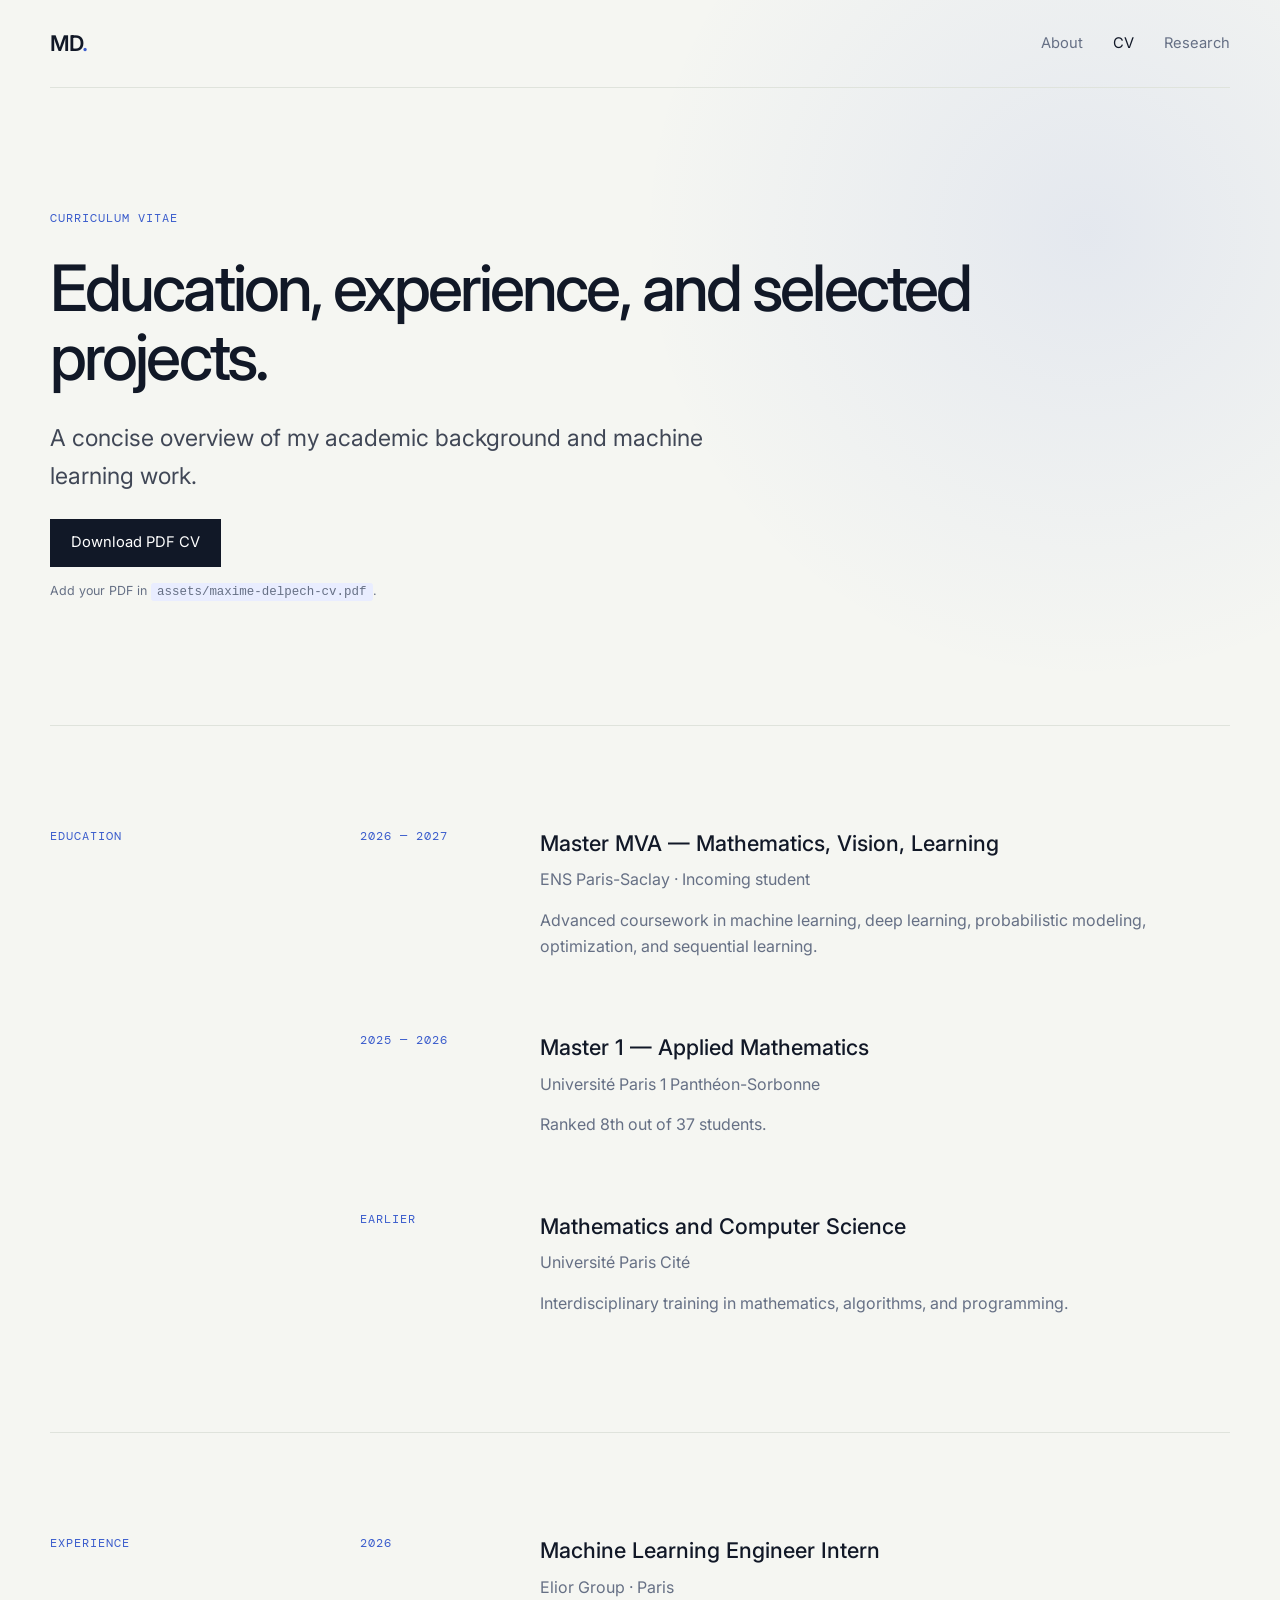
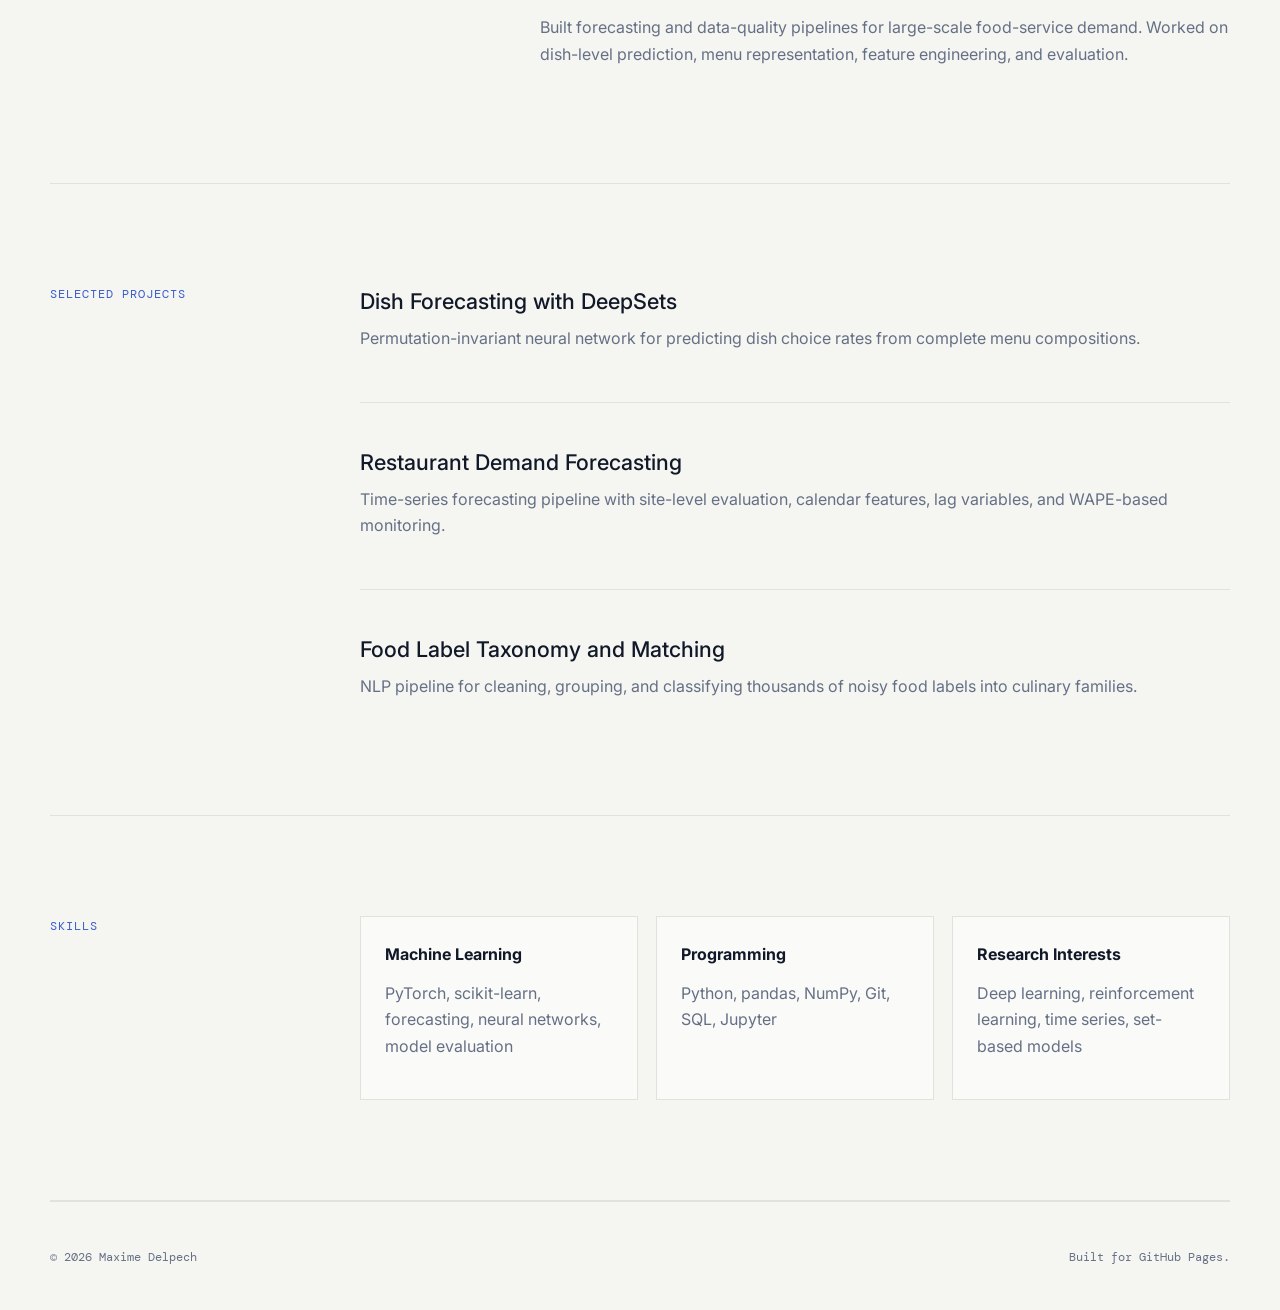
==== cv.html @ 074f368c "add first setup page" ====
<!DOCTYPE html>
<html lang="en">
<head>
  <meta charset="UTF-8">
  <meta name="viewport" content="width=device-width, initial-scale=1.0">
  <meta name="description" content="Curriculum vitae of Maxime Delpech.">
  <title>CV — Maxime Delpech</title>
  <link rel="preconnect" href="https://fonts.googleapis.com">
  <link rel="preconnect" href="https://fonts.gstatic.com" crossorigin>
  <link href="https://fonts.googleapis.com/css2?family=DM+Mono:wght@400;500&family=Inter:wght@400;500;600&display=swap" rel="stylesheet">
  <link rel="stylesheet" href="styles.css">
</head>
<body>
  <header class="site-header">
    <a class="brand" href="index.html">MD<span>.</span></a>
    <nav aria-label="Main navigation">
      <a href="index.html">About</a>
      <a class="active" href="cv.html">CV</a>
      <a href="research.html">Research</a>
    </nav>
  </header>

  <main>
    <section class="page-intro">
      <p class="eyebrow">CURRICULUM VITAE</p>
      <h1>Education, experience, and selected projects.</h1>
      <p class="lead narrow">
        A concise overview of my academic background and machine learning work.
      </p>
      <a class="button primary" href="assets/maxime-delpech-cv.pdf" target="_blank">
        Download PDF CV
      </a>
      <p class="small-note">Add your PDF in <code>assets/maxime-delpech-cv.pdf</code>.</p>
    </section>

    <section class="cv-section">
      <p class="section-label">EDUCATION</p>
      <div class="timeline">
        <article class="timeline-item">
          <div class="timeline-date">2026 — 2027</div>
          <div>
            <h2>Master MVA — Mathematics, Vision, Learning</h2>
            <p class="muted">ENS Paris-Saclay · Incoming student</p>
            <p>
              Advanced coursework in machine learning, deep learning,
              probabilistic modeling, optimization, and sequential learning.
            </p>
          </div>
        </article>
        <article class="timeline-item">
          <div class="timeline-date">2025 — 2026</div>
          <div>
            <h2>Master 1 — Applied Mathematics</h2>
            <p class="muted">Université Paris 1 Panthéon-Sorbonne</p>
            <p>Ranked 8th out of 37 students.</p>
          </div>
        </article>
        <article class="timeline-item">
          <div class="timeline-date">Earlier</div>
          <div>
            <h2>Mathematics and Computer Science</h2>
            <p class="muted">Université Paris Cité</p>
            <p>Interdisciplinary training in mathematics, algorithms, and programming.</p>
          </div>
        </article>
      </div>
    </section>

    <section class="cv-section">
      <p class="section-label">EXPERIENCE</p>
      <div class="timeline">
        <article class="timeline-item">
          <div class="timeline-date">2026</div>
          <div>
            <h2>Machine Learning Engineer Intern</h2>
            <p class="muted">Elior Group · Paris</p>
            <p>
              Built forecasting and data-quality pipelines for large-scale
              food-service demand. Worked on dish-level prediction, menu
              representation, feature engineering, and evaluation.
            </p>
          </div>
        </article>
      </div>
    </section>

    <section class="cv-section">
      <p class="section-label">SELECTED PROJECTS</p>
      <div class="project-list">
        <article>
          <h2>Dish Forecasting with DeepSets</h2>
          <p>
            Permutation-invariant neural network for predicting dish choice
            rates from complete menu compositions.
          </p>
        </article>
        <article>
          <h2>Restaurant Demand Forecasting</h2>
          <p>
            Time-series forecasting pipeline with site-level evaluation,
            calendar features, lag variables, and WAPE-based monitoring.
          </p>
        </article>
        <article>
          <h2>Food Label Taxonomy and Matching</h2>
          <p>
            NLP pipeline for cleaning, grouping, and classifying thousands of
            noisy food labels into culinary families.
          </p>
        </article>
      </div>
    </section>

    <section class="cv-section">
      <p class="section-label">SKILLS</p>
      <div class="skill-grid">
        <div>
          <h3>Machine Learning</h3>
          <p>PyTorch, scikit-learn, forecasting, neural networks, model evaluation</p>
        </div>
        <div>
          <h3>Programming</h3>
          <p>Python, pandas, NumPy, Git, SQL, Jupyter</p>
        </div>
        <div>
          <h3>Research Interests</h3>
          <p>Deep learning, reinforcement learning, time series, set-based models</p>
        </div>
      </div>
    </section>
  </main>

  <footer>
    <p>© <span id="year"></span> Maxime Delpech</p>
    <p>Built for GitHub Pages.</p>
  </footer>

  <script src="script.js"></script>
</body>
</html>
---- styles.css ----
:root {
  --bg: #f5f6f2;
  --surface: #ffffff;
  --text: #111827;
  --muted: #667085;
  --line: #dfe3dc;
  --accent: #3a5ccc;
  --accent-soft: #e9edff;
  --max-width: 1180px;
}

* {
  box-sizing: border-box;
}

html {
  scroll-behavior: smooth;
}

body {
  margin: 0;
  background:
    radial-gradient(circle at 85% 8%, rgba(58, 92, 204, 0.09), transparent 28rem),
    var(--bg);
  color: var(--text);
  font-family: "Inter", sans-serif;
  line-height: 1.65;
}

a {
  color: inherit;
  text-decoration: none;
}

.site-header {
  width: min(calc(100% - 40px), var(--max-width));
  margin: 0 auto;
  min-height: 88px;
  display: flex;
  align-items: center;
  justify-content: space-between;
  border-bottom: 1px solid var(--line);
}

.brand {
  font-size: 1.35rem;
  font-weight: 600;
  letter-spacing: -0.05em;
}

.brand span {
  color: var(--accent);
}

nav {
  display: flex;
  gap: 30px;
}

nav a {
  color: var(--muted);
  font-size: 0.92rem;
}

nav a:hover,
nav a.active {
  color: var(--text);
}

main {
  width: min(calc(100% - 40px), var(--max-width));
  margin: 0 auto;
}

.hero {
  min-height: 720px;
  display: grid;
  grid-template-columns: 1.45fr 0.75fr;
  align-items: center;
  gap: 88px;
  border-bottom: 1px solid var(--line);
}

.eyebrow,
.section-label,
.timeline-date,
.card-index {
  margin: 0;
  font-family: "DM Mono", monospace;
  font-size: 0.78rem;
  letter-spacing: 0.08em;
  text-transform: uppercase;
  color: var(--accent);
}

h1,
h2,
h3,
p {
  margin-top: 0;
}

h1 {
  margin-bottom: 24px;
  font-size: clamp(3.8rem, 8vw, 7.4rem);
  line-height: 0.96;
  letter-spacing: -0.065em;
  font-weight: 500;
}

.hero .eyebrow {
  margin-bottom: 22px;
}

.lead {
  max-width: 760px;
  color: #404756;
  font-size: clamp(1.15rem, 2vw, 1.45rem);
  line-height: 1.65;
}

.lead.narrow {
  max-width: 680px;
}

.hero-actions {
  display: flex;
  gap: 14px;
  margin-top: 34px;
  flex-wrap: wrap;
}

.button {
  display: inline-flex;
  align-items: center;
  justify-content: center;
  min-height: 48px;
  padding: 0 20px;
  border: 1px solid var(--text);
  font-size: 0.92rem;
  transition: 160ms ease;
}

.button.primary {
  background: var(--text);
  color: white;
}

.button.primary:hover {
  background: var(--accent);
  border-color: var(--accent);
}

.button.secondary:hover {
  background: var(--surface);
}

.social-links {
  display: flex;
  gap: 22px;
  margin-top: 34px;
  flex-wrap: wrap;
  color: var(--muted);
  font-family: "DM Mono", monospace;
  font-size: 0.8rem;
}

.social-links a:hover,
.text-link:hover,
.project-links a:hover {
  color: var(--accent);
}

.portrait-card {
  background: var(--surface);
  border: 1px solid var(--line);
  padding: 16px;
}

.portrait-placeholder {
  aspect-ratio: 4 / 5;
  display: grid;
  place-items: center;
  background:
    linear-gradient(145deg, rgba(58, 92, 204, 0.13), rgba(255, 255, 255, 0.2)),
    repeating-linear-gradient(
      0deg,
      transparent,
      transparent 23px,
      rgba(58, 92, 204, 0.06) 24px
    );
}

.portrait-placeholder span {
  font-family: "DM Mono", monospace;
  font-size: clamp(3rem, 7vw, 5rem);
  color: var(--accent);
}

.portrait-card p {
  margin: 13px 0 0;
  color: var(--muted);
  font-size: 0.78rem;
  text-align: center;
}

.section-grid {
  display: grid;
  grid-template-columns: 0.9fr 1.1fr;
  gap: 90px;
  padding: 130px 0;
  border-bottom: 1px solid var(--line);
}

.section-grid h2,
.section-heading h2,
.featured h2,
.page-intro h1 {
  font-size: clamp(2.2rem, 5vw, 4.4rem);
  line-height: 1.08;
  letter-spacing: -0.045em;
  font-weight: 500;
}

.section-grid h2 {
  margin-top: 24px;
}

.body-copy {
  color: #404756;
  font-size: 1.08rem;
}

.body-copy p + p {
  margin-top: 28px;
}

.cards-section {
  padding: 130px 0;
  border-bottom: 1px solid var(--line);
}

.section-heading {
  margin-bottom: 52px;
}

.section-heading h2 {
  margin-top: 20px;
  margin-bottom: 0;
}

.cards {
  display: grid;
  gap: 18px;
}

.three-columns {
  grid-template-columns: repeat(3, 1fr);
}

.two-columns {
  grid-template-columns: repeat(2, 1fr);
}

.card {
  min-height: 260px;
  padding: 28px;
  border: 1px solid var(--line);
  background: rgba(255, 255, 255, 0.63);
  transition: transform 160ms ease, border-color 160ms ease;
}

.card:hover {
  transform: translateY(-3px);
  border-color: #b7c2e9;
}

.card h3 {
  margin: 58px 0 14px;
  font-size: 1.3rem;
  font-weight: 500;
}

.card p {
  color: var(--muted);
}

.featured {
  display: flex;
  align-items: end;
  justify-content: space-between;
  gap: 50px;
  padding: 120px 0;
}

.featured h2 {
  max-width: 760px;
  margin: 20px 0;
}

.featured p {
  max-width: 690px;
  color: var(--muted);
  font-size: 1.05rem;
}

.text-link,
.project-links a {
  font-family: "DM Mono", monospace;
  font-size: 0.84rem;
}

footer {
  width: min(calc(100% - 40px), var(--max-width));
  margin: 0 auto;
  min-height: 110px;
  display: flex;
  justify-content: space-between;
  align-items: center;
  border-top: 1px solid var(--line);
  color: var(--muted);
  font-family: "DM Mono", monospace;
  font-size: 0.76rem;
}

footer p {
  margin: 0;
}

.page-intro {
  padding: 120px 0 110px;
  border-bottom: 1px solid var(--line);
}

.page-intro h1 {
  max-width: 980px;
  margin: 24px 0 28px;
}

.small-note {
  color: var(--muted);
  margin-top: 14px;
  font-size: 0.78rem;
}

code {
  background: var(--accent-soft);
  padding: 2px 6px;
  border-radius: 3px;
}

.cv-section {
  display: grid;
  grid-template-columns: 240px 1fr;
  gap: 70px;
  padding: 100px 0;
  border-bottom: 1px solid var(--line);
}

.timeline {
  display: grid;
  gap: 55px;
}

.timeline-item {
  display: grid;
  grid-template-columns: 150px 1fr;
  gap: 30px;
}

.timeline-item h2,
.project-list h2 {
  margin-bottom: 5px;
  font-size: 1.35rem;
  font-weight: 500;
}

.timeline-item p,
.project-list p,
.skill-grid p {
  color: var(--muted);
}

.muted {
  color: var(--muted);
  margin-bottom: 14px;
}

.project-list {
  display: grid;
  gap: 42px;
}

.project-list article {
  padding-bottom: 35px;
  border-bottom: 1px solid var(--line);
}

.project-list article:last-child {
  padding-bottom: 0;
  border-bottom: 0;
}

.skill-grid {
  display: grid;
  grid-template-columns: repeat(3, 1fr);
  gap: 18px;
}

.skill-grid > div {
  padding: 24px;
  border: 1px solid var(--line);
  background: rgba(255,255,255,0.55);
}

.skill-grid h3 {
  font-size: 1rem;
  margin-bottom: 12px;
}

.research-project {
  display: grid;
  grid-template-columns: 240px 1fr;
  gap: 70px;
  padding: 110px 0;
  border-bottom: 1px solid var(--line);
}

.research-meta p + p {
  margin-top: 18px;
  color: var(--muted);
  font-family: "DM Mono", monospace;
  font-size: 0.76rem;
}

.research-content h2 {
  max-width: 800px;
  margin-bottom: 24px;
  font-size: clamp(2.2rem, 4vw, 3.7rem);
  line-height: 1.1;
  letter-spacing: -0.04em;
  font-weight: 500;
}

.project-summary {
  max-width: 800px;
  color: #404756;
  font-size: 1.16rem;
}

.research-details {
  display: grid;
  grid-template-columns: repeat(3, 1fr);
  gap: 22px;
  margin: 55px 0 36px;
}

.research-details h3 {
  margin-bottom: 10px;
  font-size: 1rem;
}

.research-details p {
  color: var(--muted);
  font-size: 0.94rem;
}

.tag-row {
  display: flex;
  gap: 9px;
  flex-wrap: wrap;
}

.tag-row span {
  padding: 7px 11px;
  border: 1px solid var(--line);
  background: var(--surface);
  font-family: "DM Mono", monospace;
  font-size: 0.72rem;
}

.project-links {
  display: flex;
  gap: 26px;
  margin-top: 35px;
  flex-wrap: wrap;
}

.project-links a[aria-disabled="true"] {
  color: var(--muted);
  pointer-events: none;
}

.publication-section {
  display: grid;
  grid-template-columns: 240px 1fr;
  gap: 70px;
  padding: 110px 0;
}

.empty-state {
  padding: 40px;
  border: 1px dashed #b8c0b5;
}

.empty-state h2 {
  margin-bottom: 10px;
  font-size: 1.4rem;
  font-weight: 500;
}

.empty-state p {
  margin: 0;
  color: var(--muted);
}

@media (max-width: 900px) {
  .hero,
  .section-grid,
  .cv-section,
  .research-project,
  .publication-section {
    grid-template-columns: 1fr;
    gap: 50px;
  }

  .hero {
    padding: 100px 0;
  }

  .portrait-card {
    max-width: 500px;
  }

  .three-columns,
  .research-details,
  .skill-grid {
    grid-template-columns: 1fr;
  }

  .two-columns {
    grid-template-columns: 1fr;
  }

  .timeline-item {
    grid-template-columns: 1fr;
    gap: 10px;
  }

  .featured {
    align-items: flex-start;
    flex-direction: column;
  }
}

@media (max-width: 620px) {
  .site-header {
    min-height: 74px;
  }

  nav {
    gap: 16px;
  }

  nav a {
    font-size: 0.82rem;
  }

  h1 {
    font-size: 3.6rem;
  }

  .hero {
    min-height: auto;
    padding: 80px 0;
  }

  .section-grid,
  .cards-section,
  .cv-section,
  .research-project,
  .publication-section {
    padding: 80px 0;
  }

  .page-intro {
    padding: 80px 0;
  }

  footer {
    padding: 28px 0;
    flex-direction: column;
    align-items: flex-start;
    gap: 8px;
  }
}
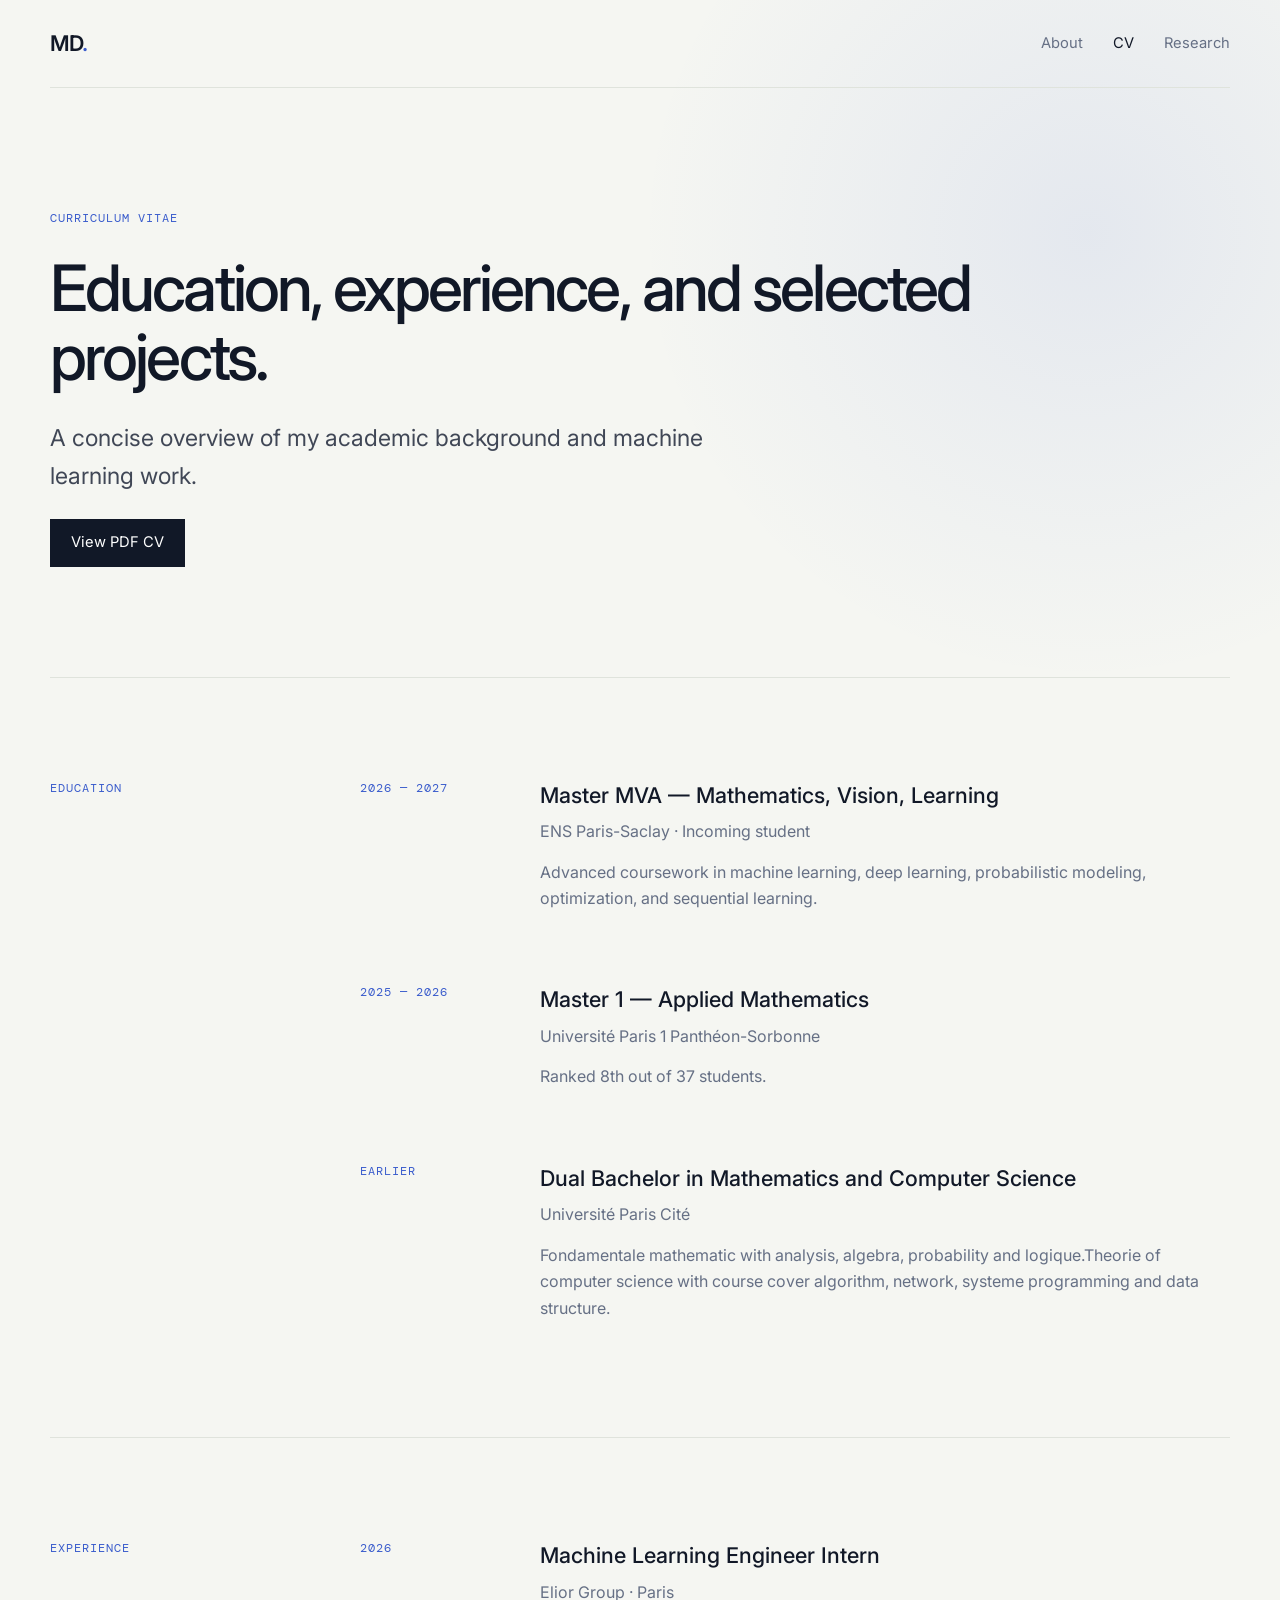
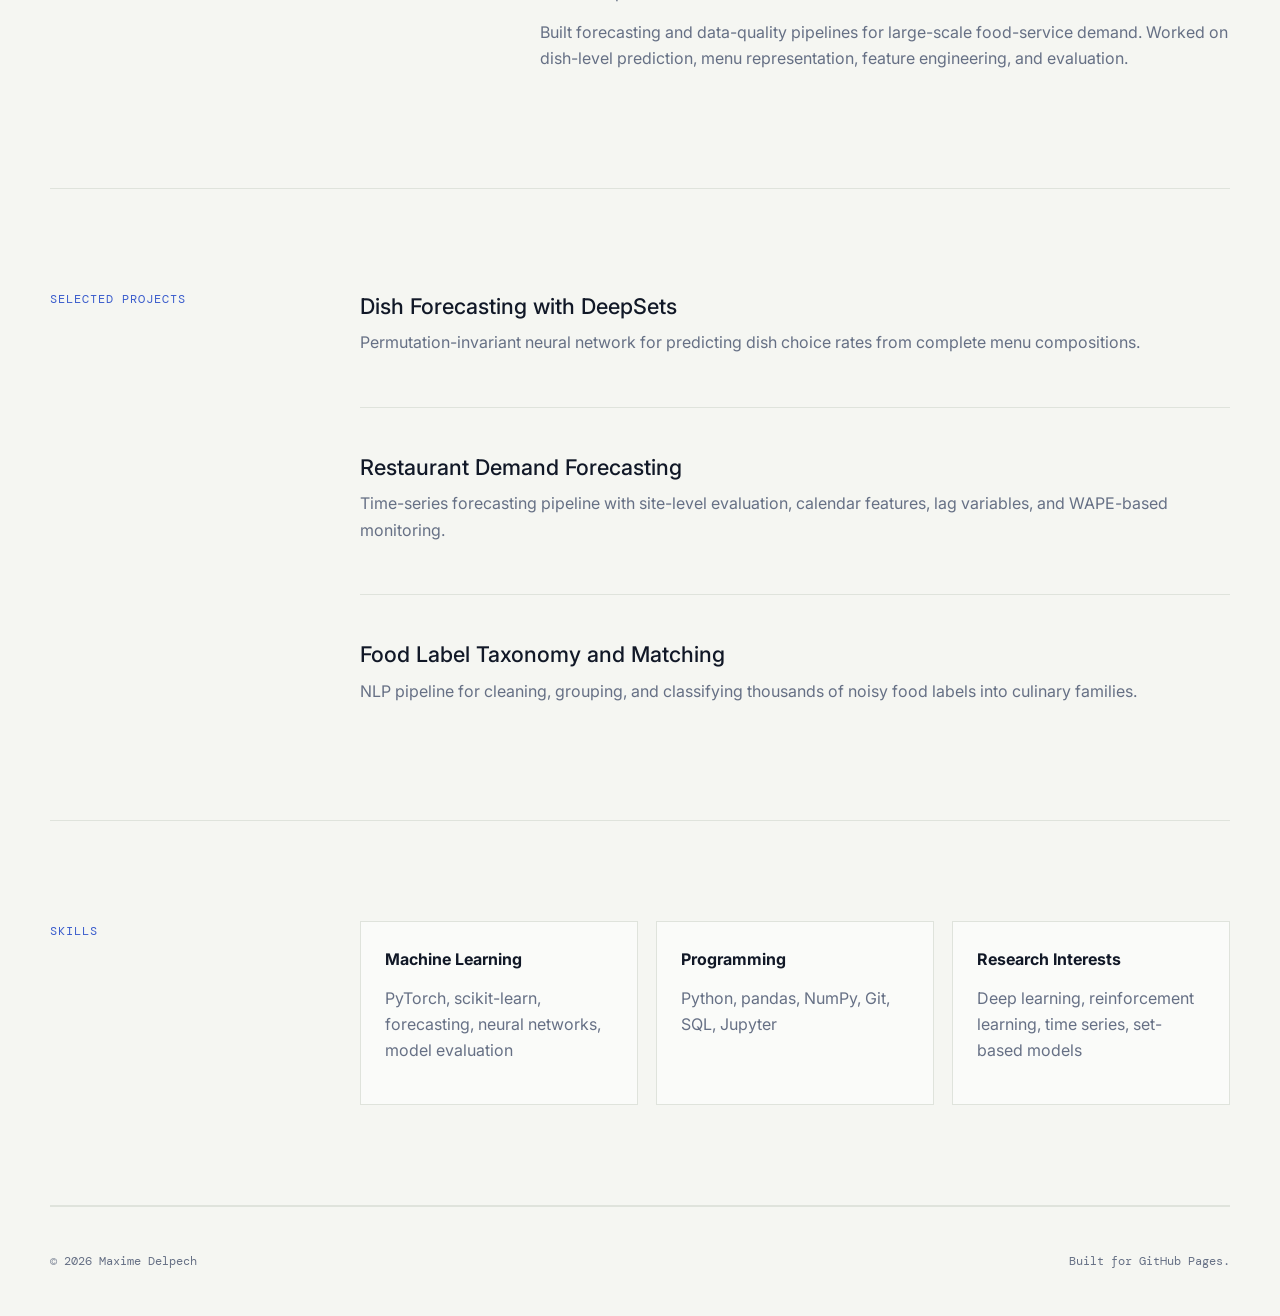
==== commit d1bb0dc4: "modfif picture, CV and link" ====
--- a/cv.html
+++ b/cv.html
@@ -27,10 +27,14 @@
       <p class="lead narrow">
         A concise overview of my academic background and machine learning work.
       </p>
-      <a class="button primary" href="assets/maxime-delpech-cv.pdf" target="_blank">
-        Download PDF CV
+      <a
+        class="button primary"
+        href="./assets/cv.pdf?v=1"
+        target="_blank"
+        rel="noopener"
+        >
+        View PDF CV
       </a>
-      <p class="small-note">Add your PDF in <code>assets/maxime-delpech-cv.pdf</code>.</p>
     </section>
 
     <section class="cv-section">
@@ -58,9 +62,9 @@
         <article class="timeline-item">
           <div class="timeline-date">Earlier</div>
           <div>
-            <h2>Mathematics and Computer Science</h2>
+            <h2>Dual Bachelor in Mathematics and Computer Science</h2>
             <p class="muted">Université Paris Cité</p>
-            <p>Interdisciplinary training in mathematics, algorithms, and programming.</p>
+            <p> Fondamentale mathematic with analysis, algebra, probability and logique.Theorie of computer science with course cover algorithm, network, systeme programming and data structure. </p>
           </div>
         </article>
       </div>
--- a/styles.css
+++ b/styles.css
@@ -593,4 +593,39 @@
     align-items: flex-start;
     gap: 8px;
   }
-}
+
+}
+
+  /* Desktop */
+.hero {
+  grid-template-columns: minmax(0, 1fr) 320px;
+}
+
+.portrait-card {
+  width: 320px;
+  max-width: 100%;
+  padding: 12px;
+  justify-self: end;
+  align-self: center;
+  background: white;
+  border: 1px solid var(--line);
+}
+
+.profile-photo {
+  width: 100%;
+  height: 400px;
+  display: block;
+  object-fit: cover;
+  object-position: center;
+}
+
+/* Mobile */
+@media (max-width: 900px) {
+  .hero {
+    grid-template-columns: 1fr;
+  }
+
+  .portrait-card {
+    justify-self: start;
+  }
+}
